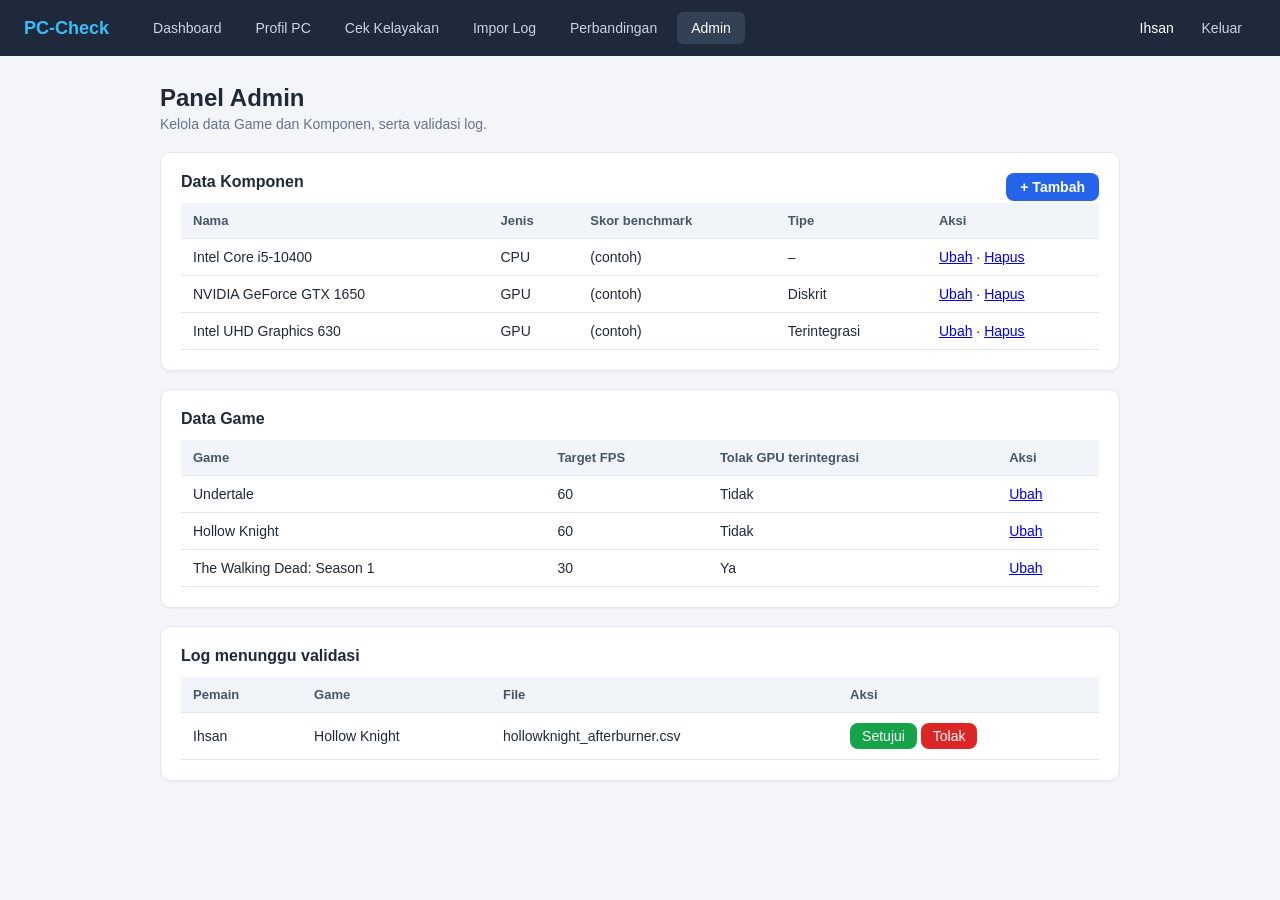
==== admin.html @ 9e1ac266 "Add files via upload" ====
<!doctype html><html lang=id><head><meta charset=utf-8><meta name=viewport content='width=device-width,initial-scale=1'><title>Admin - PC-Check (Mockup)</title><link rel=stylesheet href=style.css></head><body>
<nav><span class="logo">PC-Check</span>
<a href="dashboard.html" class="">Dashboard</a>
<a href="dashboard.html#profil" class="">Profil PC</a>
<a href="cek.html" class="">Cek Kelayakan</a>
<a href="log.html" class="">Impor Log</a>
<a href="perbandingan.html" class="">Perbandingan</a>
<a href="admin.html" class="on">Admin</a>
<span class="sp"></span><span style="font-size:14px">Ihsan &nbsp;</span><a href="login.html">Keluar</a></nav>
<main><h1>Panel Admin</h1><p class="sub">Kelola data Game dan Komponen, serta validasi log.</p>
<div class="card"><h2>Data Komponen <a class="btn" style="float:right;padding:6px 14px" href="#">+ Tambah</a></h2>
<table><tr><th>Nama</th><th>Jenis</th><th>Skor benchmark</th><th>Tipe</th><th>Aksi</th></tr>
<tr><td>Intel Core i5-10400</td><td>CPU</td><td>(contoh)</td><td>–</td><td><a href="#">Ubah</a> · <a href="#">Hapus</a></td></tr>
<tr><td>NVIDIA GeForce GTX 1650</td><td>GPU</td><td>(contoh)</td><td>Diskrit</td><td><a href="#">Ubah</a> · <a href="#">Hapus</a></td></tr>
<tr><td>Intel UHD Graphics 630</td><td>GPU</td><td>(contoh)</td><td>Terintegrasi</td><td><a href="#">Ubah</a> · <a href="#">Hapus</a></td></tr></table></div>
<div class="card"><h2>Data Game</h2><table><tr><th>Game</th><th>Target FPS</th><th>Tolak GPU terintegrasi</th><th>Aksi</th></tr>
<tr><td>Undertale</td><td>60</td><td>Tidak</td><td><a href="#">Ubah</a></td></tr>
<tr><td>Hollow Knight</td><td>60</td><td>Tidak</td><td><a href="#">Ubah</a></td></tr>
<tr><td>The Walking Dead: Season 1</td><td>30</td><td>Ya</td><td><a href="#">Ubah</a></td></tr></table></div>
<div class="card"><h2>Log menunggu validasi</h2><table><tr><th>Pemain</th><th>Game</th><th>File</th><th>Aksi</th></tr>
<tr><td>Ihsan</td><td>Hollow Knight</td><td>hollowknight_afterburner.csv</td><td><a class="btn green" style="padding:5px 12px" href="#">Setujui</a> <a class="btn red" style="padding:5px 12px" href="#">Tolak</a></td></tr></table></div>
</main></body></html>
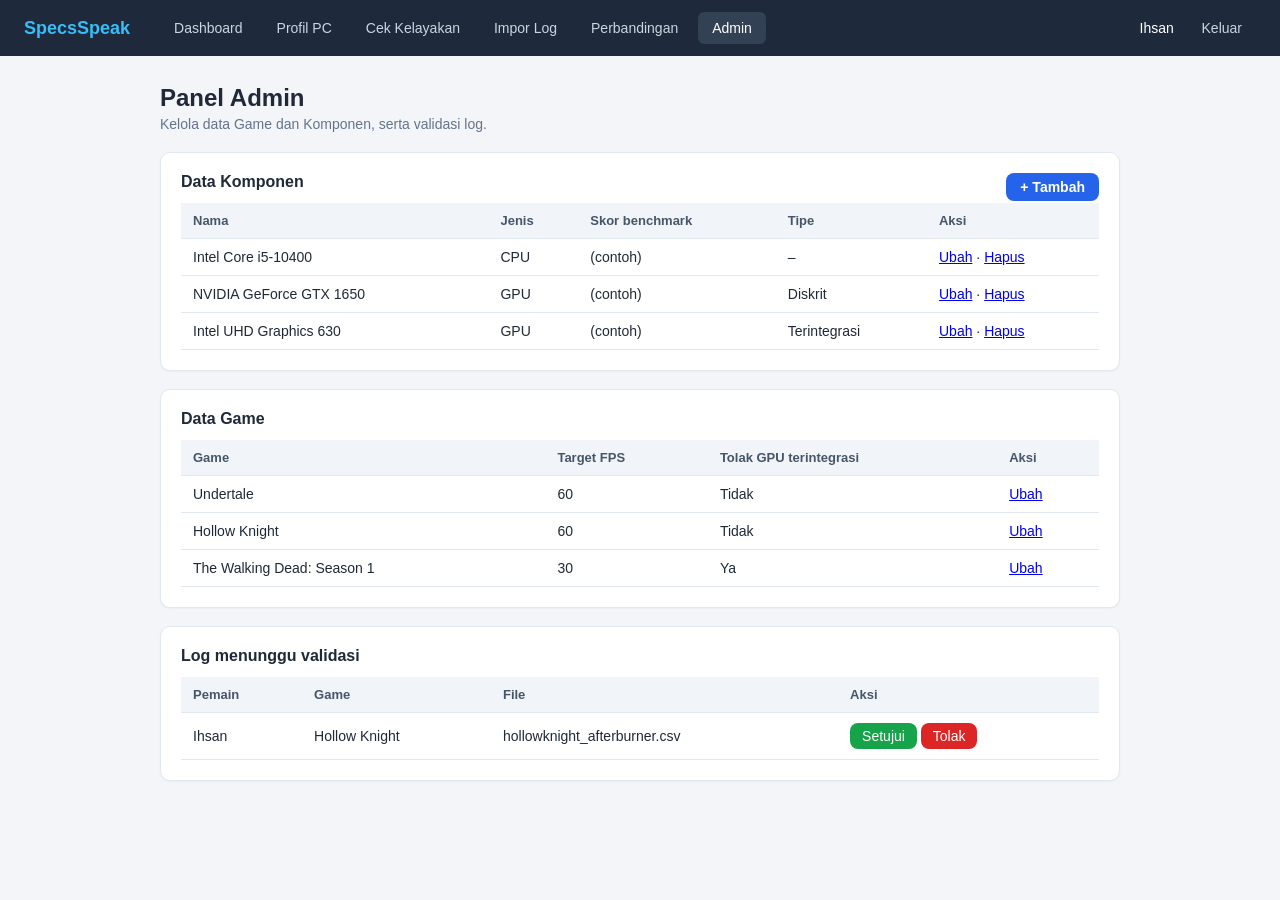
==== commit ac389bcb: "Add files via upload" ====
--- a/admin.html
+++ b/admin.html
@@ -1,5 +1,5 @@
-<!doctype html><html lang=id><head><meta charset=utf-8><meta name=viewport content='width=device-width,initial-scale=1'><title>Admin - PC-Check (Mockup)</title><link rel=stylesheet href=style.css></head><body>
-<nav><span class="logo">PC-Check</span>
+<!doctype html><html lang=id><head><meta charset=utf-8><meta name=viewport content='width=device-width,initial-scale=1'><title>Admin - SpecsSpeak (Mockup)</title><link rel=stylesheet href=style.css></head><body>
+<nav><span class="logo">SpecsSpeak</span>
 <a href="dashboard.html" class="">Dashboard</a>
 <a href="dashboard.html#profil" class="">Profil PC</a>
 <a href="cek.html" class="">Cek Kelayakan</a>
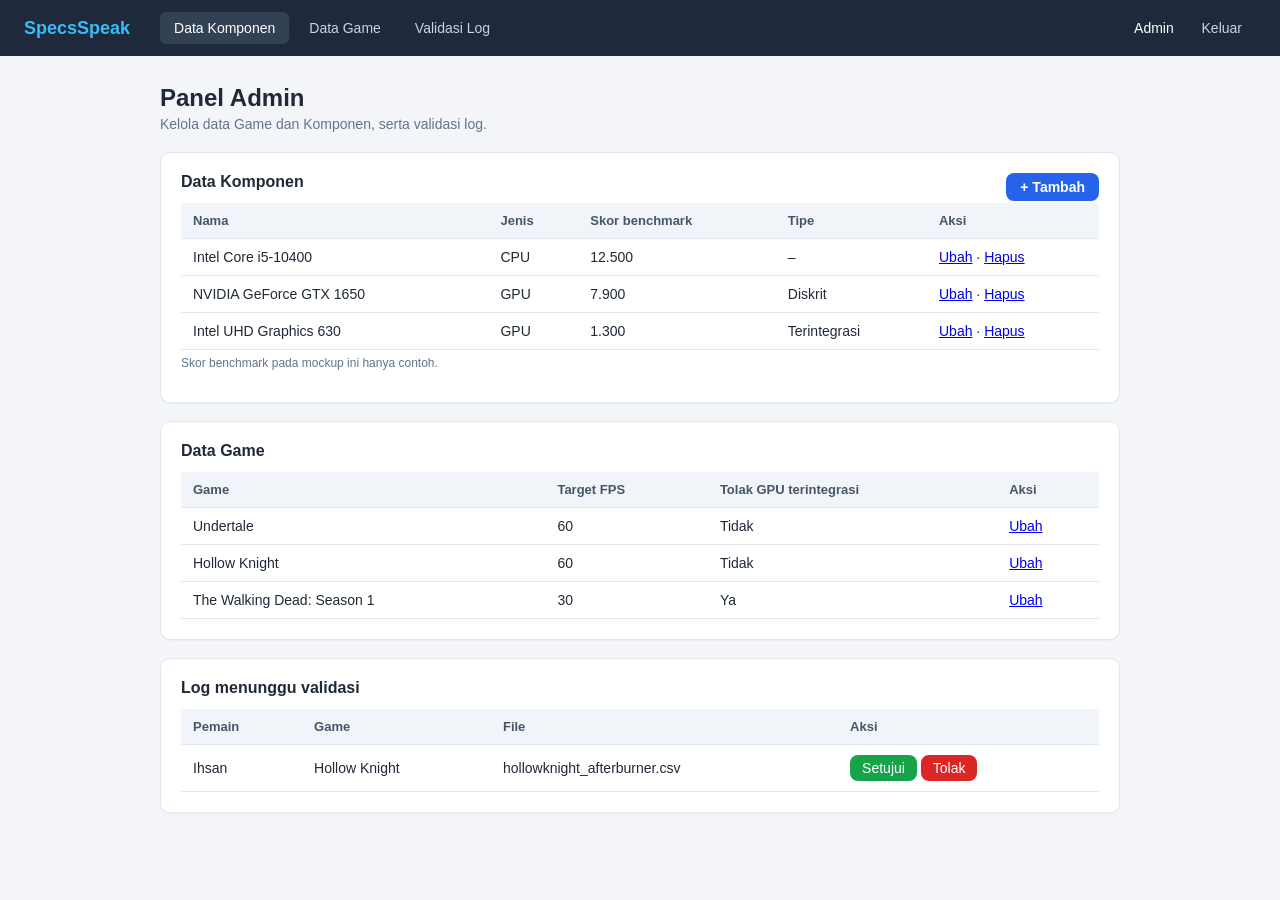
==== commit e87bb0c1: "Add files via upload" ====
--- a/admin.html
+++ b/admin.html
@@ -1,22 +1,15 @@
 <!doctype html><html lang=id><head><meta charset=utf-8><meta name=viewport content='width=device-width,initial-scale=1'><title>Admin - SpecsSpeak (Mockup)</title><link rel=stylesheet href=style.css></head><body>
-<nav><span class="logo">SpecsSpeak</span>
-<a href="dashboard.html" class="">Dashboard</a>
-<a href="dashboard.html#profil" class="">Profil PC</a>
-<a href="cek.html" class="">Cek Kelayakan</a>
-<a href="log.html" class="">Impor Log</a>
-<a href="perbandingan.html" class="">Perbandingan</a>
-<a href="admin.html" class="on">Admin</a>
-<span class="sp"></span><span style="font-size:14px">Ihsan &nbsp;</span><a href="login.html">Keluar</a></nav>
+<nav><span class="logo">SpecsSpeak</span><a href="#komponen" class="on">Data Komponen</a><a href="#game">Data Game</a><a href="#validasi">Validasi Log</a><span class="sp"></span><span style="font-size:14px">Admin &nbsp;</span><a href="login.html">Keluar</a></nav>
 <main><h1>Panel Admin</h1><p class="sub">Kelola data Game dan Komponen, serta validasi log.</p>
-<div class="card"><h2>Data Komponen <a class="btn" style="float:right;padding:6px 14px" href="#">+ Tambah</a></h2>
+<div class="card" id="komponen"><h2>Data Komponen <a class="btn" style="float:right;padding:6px 14px" href="#">+ Tambah</a></h2>
 <table><tr><th>Nama</th><th>Jenis</th><th>Skor benchmark</th><th>Tipe</th><th>Aksi</th></tr>
-<tr><td>Intel Core i5-10400</td><td>CPU</td><td>(contoh)</td><td>–</td><td><a href="#">Ubah</a> · <a href="#">Hapus</a></td></tr>
-<tr><td>NVIDIA GeForce GTX 1650</td><td>GPU</td><td>(contoh)</td><td>Diskrit</td><td><a href="#">Ubah</a> · <a href="#">Hapus</a></td></tr>
-<tr><td>Intel UHD Graphics 630</td><td>GPU</td><td>(contoh)</td><td>Terintegrasi</td><td><a href="#">Ubah</a> · <a href="#">Hapus</a></td></tr></table></div>
-<div class="card"><h2>Data Game</h2><table><tr><th>Game</th><th>Target FPS</th><th>Tolak GPU terintegrasi</th><th>Aksi</th></tr>
+<tr><td>Intel Core i5-10400</td><td>CPU</td><td>12.500</td><td>–</td><td><a href="#">Ubah</a> · <a href="#">Hapus</a></td></tr>
+<tr><td>NVIDIA GeForce GTX 1650</td><td>GPU</td><td>7.900</td><td>Diskrit</td><td><a href="#">Ubah</a> · <a href="#">Hapus</a></td></tr>
+<tr><td>Intel UHD Graphics 630</td><td>GPU</td><td>1.300</td><td>Terintegrasi</td><td><a href="#">Ubah</a> · <a href="#">Hapus</a></td></tr></table><p class="note">Skor benchmark pada mockup ini hanya contoh.</p></div>
+<div class="card" id="game"><h2>Data Game</h2><table><tr><th>Game</th><th>Target FPS</th><th>Tolak GPU terintegrasi</th><th>Aksi</th></tr>
 <tr><td>Undertale</td><td>60</td><td>Tidak</td><td><a href="#">Ubah</a></td></tr>
 <tr><td>Hollow Knight</td><td>60</td><td>Tidak</td><td><a href="#">Ubah</a></td></tr>
 <tr><td>The Walking Dead: Season 1</td><td>30</td><td>Ya</td><td><a href="#">Ubah</a></td></tr></table></div>
-<div class="card"><h2>Log menunggu validasi</h2><table><tr><th>Pemain</th><th>Game</th><th>File</th><th>Aksi</th></tr>
+<div class="card" id="validasi"><h2>Log menunggu validasi</h2><table><tr><th>Pemain</th><th>Game</th><th>File</th><th>Aksi</th></tr>
 <tr><td>Ihsan</td><td>Hollow Knight</td><td>hollowknight_afterburner.csv</td><td><a class="btn green" style="padding:5px 12px" href="#">Setujui</a> <a class="btn red" style="padding:5px 12px" href="#">Tolak</a></td></tr></table></div>
 </main></body></html>
